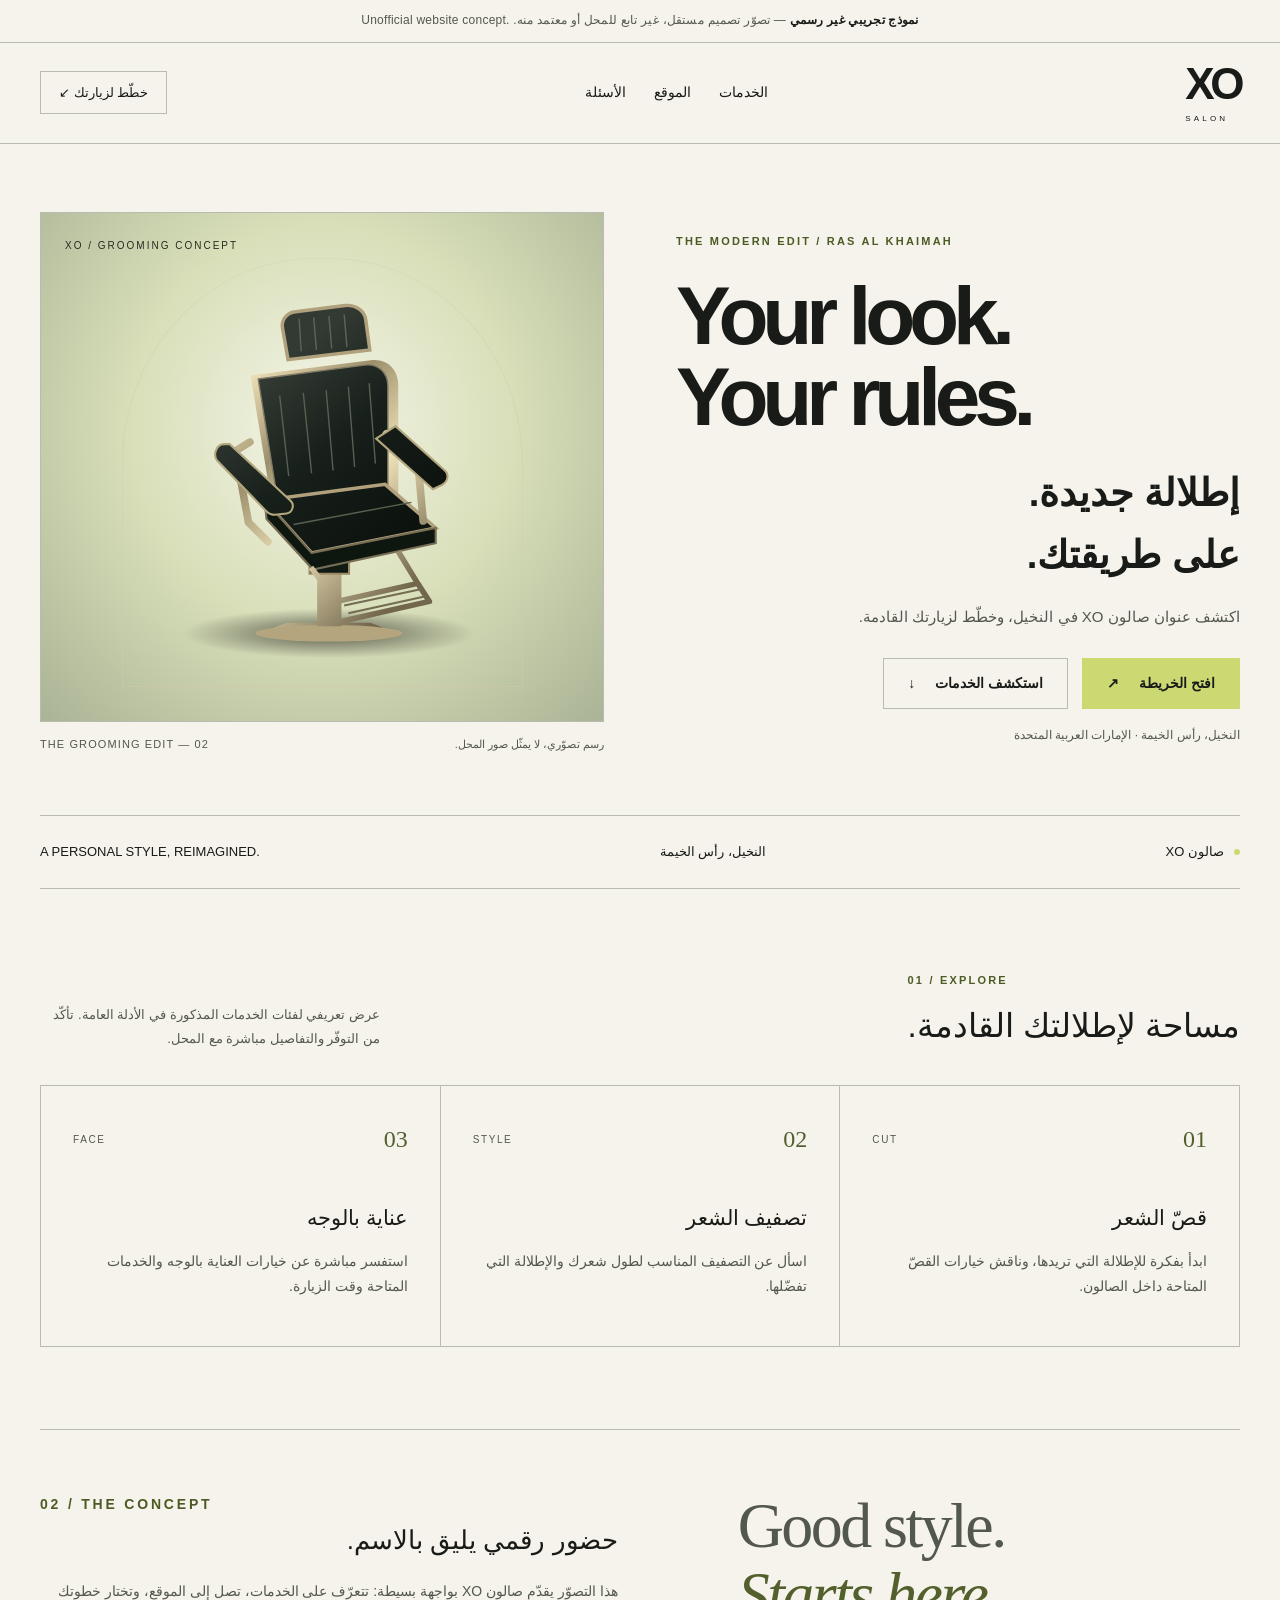
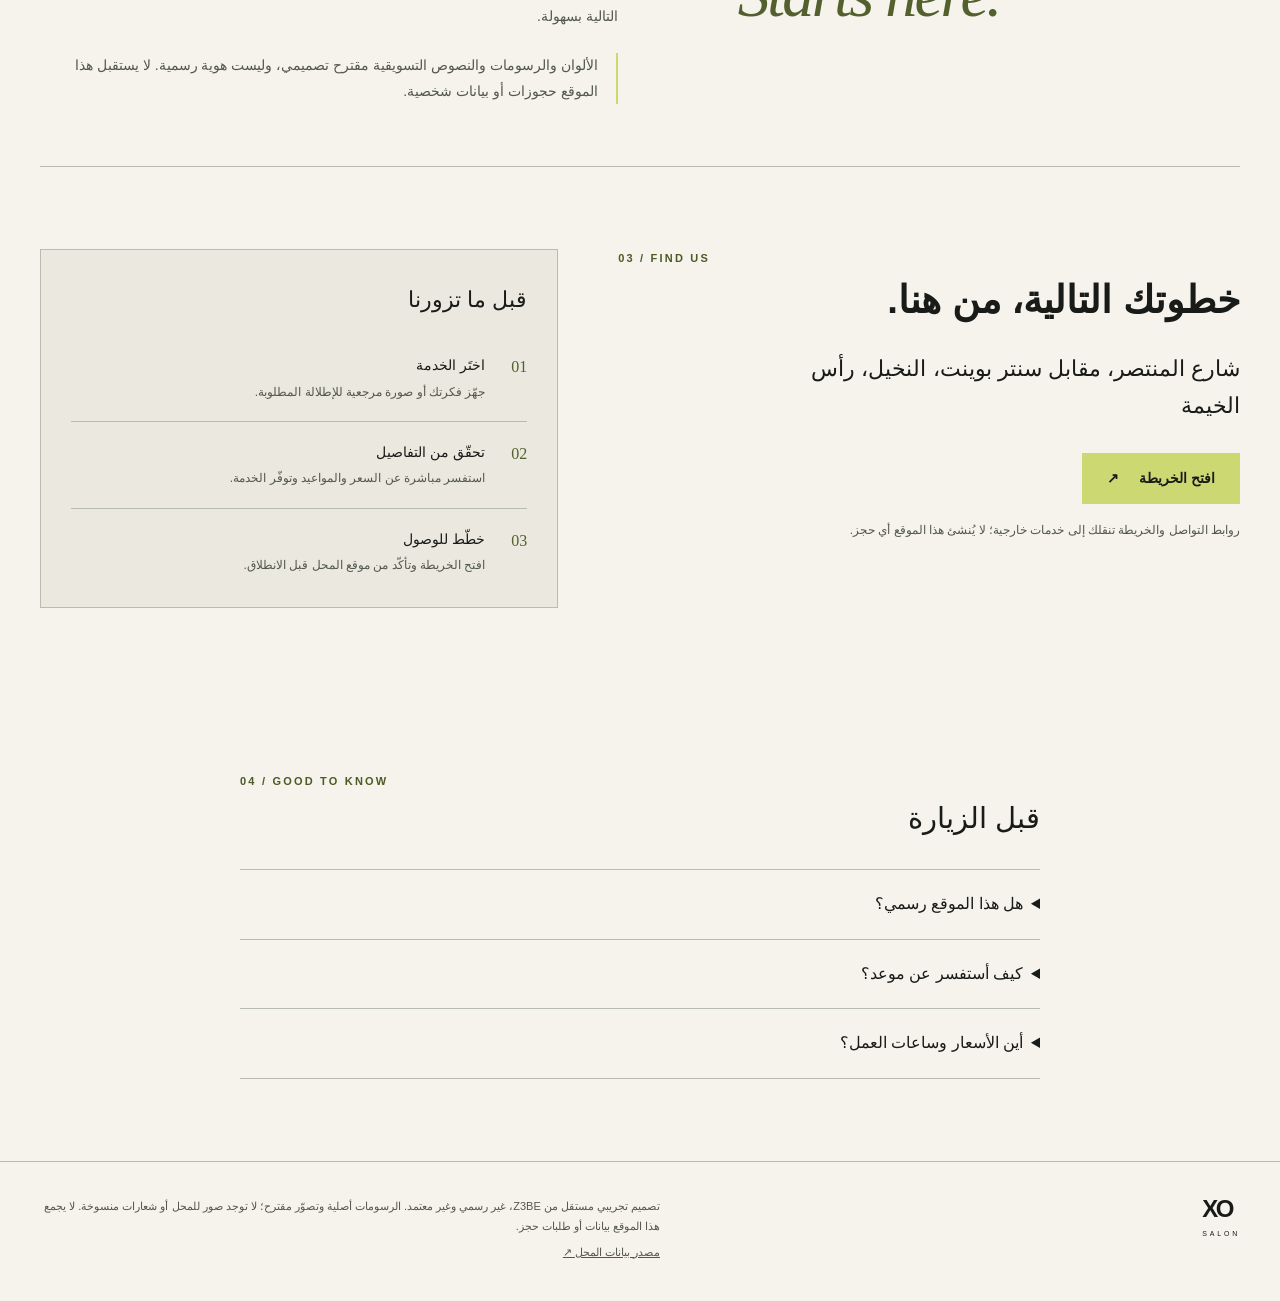
==== shop-02/index.html @ 7962ce17 "Build three responsive HTML and CSS barber demo sites" ====
<!DOCTYPE html>
<html lang="ar" dir="rtl">
<head><meta charset="UTF-8"><meta name="viewport" content="width=device-width,initial-scale=1,viewport-fit=cover"><meta name="robots" content="noindex,nofollow"><meta name="description" content="صالون XO — تصوّر مستقل لموقع إلكتروني، غير رسمي وغير معتمد من المحل."><meta name="theme-color" content="#121714"><title>Salon XO | نموذج موقع تجريبي</title><link rel="icon" href="../assets/favicon.svg" type="image/svg+xml"><link rel="stylesheet" href="../assets/style.css"></head>
<body class="xo">
<a class="skip" href="#main">انتقل إلى المحتوى</a>
<div class="notice"><strong>نموذج تجريبي غير رسمي</strong> — تصوّر تصميم مستقل، غير تابع للمحل أو معتمد منه. <span lang="en" dir="ltr">Unofficial website concept.</span></div>
<header class="header"><div class="wrap header-inner"><span class="wordmark" aria-label="Salon XO"><b>XO</b><small>SALON</small></span><nav class="nav" aria-label="القائمة الرئيسية"><a href="#services">الخدمات</a><a href="#visit">الموقع</a><a href="#faq">الأسئلة</a></nav><a class="header-cta" href="#visit">خطّط لزيارتك ↙</a></div></header>
<main id="main">
<section class="wrap hero" aria-labelledby="hero-title">
<div class="hero-copy"><p class="eyebrow" lang="en">THE MODERN EDIT / RAS AL KHAIMAH</p><h1 id="hero-title" lang="en">Your look.<br>Your rules.</h1><h2 class="hero-ar">إطلالة جديدة.<br>على طريقتك.</h2><p class="intro">اكتشف عنوان صالون XO في النخيل، وخطّط لزيارتك القادمة.</p><div class="actions"><a href="https://www.google.com/maps/search/?api=1&amp;query=salon+XO+Al+Muntasir+Road+Al+Nakheel+Ras+Al+Khaimah" class="btn" target="_blank" rel="noopener noreferrer">افتح الخريطة<span aria-hidden="true"> ↗</span></a><a class="btn btn-outline" href="#services">استكشف الخدمات <span aria-hidden="true">↓</span></a></div><p class="micro">النخيل، رأس الخيمة · الإمارات العربية المتحدة</p></div>
<figure class="visual"><div class="visual-stage"><span class="visual-stamp" lang="en">XO / GROOMING CONCEPT</span><img class="chair" src="../assets/chair.svg" alt="" width="600" height="620" fetchpriority="high"></div><figcaption class="visual-caption"><span>رسم تصوّري، لا يمثّل صور المحل.</span><span lang="en">THE GROOMING EDIT — 02</span></figcaption></figure>
</section>
<div class="wrap ribbon"><span><i aria-hidden="true"></i>صالون XO</span><span>النخيل، رأس الخيمة</span><span lang="en" dir="ltr">A PERSONAL STYLE, REIMAGINED.</span></div>
<section id="services" class="wrap section" aria-labelledby="services-title"><div class="section-heading"><div><p class="eyebrow" lang="en">01 / EXPLORE</p><h2 id="services-title">مساحة لإطلالتك القادمة.</h2></div><p>عرض تعريفي لفئات الخدمات المذكورة في الأدلة العامة. تأكّد من التوفّر والتفاصيل مباشرة مع المحل.</p></div>
<div class="services"><article class="service"><div class="service-top"><span class="service-no" aria-hidden="true">01</span><span class="service-label" lang="en">CUT</span></div><h3>قصّ الشعر</h3><p>ابدأ بفكرة للإطلالة التي تريدها، وناقش خيارات القصّ المتاحة داخل الصالون.</p></article><article class="service"><div class="service-top"><span class="service-no" aria-hidden="true">02</span><span class="service-label" lang="en">STYLE</span></div><h3>تصفيف الشعر</h3><p>اسأل عن التصفيف المناسب لطول شعرك والإطلالة التي تفضّلها.</p></article><article class="service"><div class="service-top"><span class="service-no" aria-hidden="true">03</span><span class="service-label" lang="en">FACE</span></div><h3>عناية بالوجه</h3><p>استفسر مباشرة عن خيارات العناية بالوجه والخدمات المتاحة وقت الزيارة.</p></article></div></section>
<section class="wrap editorial" aria-labelledby="concept-title"><p class="editorial-title" lang="en">Good style.<br><em>Starts here.</em></p><div class="editorial-copy"><p class="eyebrow" lang="en">02 / THE CONCEPT</p><h2 id="concept-title">حضور رقمي يليق بالاسم.</h2><p>هذا التصوّر يقدّم صالون XO بواجهة بسيطة: تتعرّف على الخدمات، تصل إلى الموقع، وتختار خطوتك التالية بسهولة.</p><p class="editorial-note">الألوان والرسومات والنصوص التسويقية مقترح تصميمي، وليست هوية رسمية. لا يستقبل هذا الموقع حجوزات أو بيانات شخصية.</p></div></section>
<section id="visit" class="wrap section" aria-labelledby="visit-title"><div class="visit-grid"><div><p class="eyebrow" lang="en">03 / FIND US</p><h2 id="visit-title" class="hero-ar">خطوتك التالية، من هنا.</h2><address class="address">شارع المنتصر، مقابل سنتر بوينت، النخيل، رأس الخيمة</address><div class="actions"><a href="https://www.google.com/maps/search/?api=1&amp;query=salon+XO+Al+Muntasir+Road+Al+Nakheel+Ras+Al+Khaimah" class="btn" target="_blank" rel="noopener noreferrer">افتح الخريطة<span aria-hidden="true"> ↗</span></a></div><p class="micro">روابط التواصل والخريطة تنقلك إلى خدمات خارجية؛ لا يُنشئ هذا الموقع أي حجز.</p></div>
<aside class="contact-card" aria-label="قبل زيارتك"><h3>قبل ما تزورنا</h3><div class="step"><b aria-hidden="true">01</b><div><h4>اختَر الخدمة</h4><p>جهّز فكرتك أو صورة مرجعية للإطلالة المطلوبة.</p></div></div><div class="step"><b aria-hidden="true">02</b><div><h4>تحقّق من التفاصيل</h4><p>استفسر مباشرة عن السعر والمواعيد وتوفّر الخدمة.</p></div></div><div class="step"><b aria-hidden="true">03</b><div><h4>خطّط للوصول</h4><p>افتح الخريطة وتأكّد من موقع المحل قبل الانطلاق.</p></div></div></aside></div></section>
<section id="faq" class="wrap section" aria-labelledby="faq-title"><div class="faq"><p class="eyebrow" lang="en">04 / GOOD TO KNOW</p><h2 id="faq-title">قبل الزيارة</h2><details><summary>هل هذا الموقع رسمي؟</summary><p>لا. هذه نسخة عرض مستقلة لتقديم فكرة تصميم إلى صالون XO. لم يعتمد المحل هذا الموقع أو الهوية المقترحة.</p></details><details><summary>كيف أستفسر عن موعد؟</summary><p>افتح موقع الصالون على خرائط Google للاطلاع على وسائل التواصل المتاحة أو للتخطيط للزيارة. لا يتوفّر حجز إلكتروني على هذه النسخة التجريبية.</p></details><details><summary>أين الأسعار وساعات العمل؟</summary><p>تُترك الأسعار والمواعيد للتأكيد مباشرة مع المحل، لتجنّب عرض معلومات قديمة أو غير دقيقة.</p></details></div></section>
</main>
<footer class="footer"><div class="wrap footer-row"><span class="wordmark" aria-label="Salon XO"><b>XO</b><small>SALON</small></span><div><p>تصميم تجريبي مستقل من Z3BE، غير رسمي وغير معتمد. الرسومات أصلية وتصوّر مقترح؛ لا توجد صور للمحل أو شعارات منسوخة. لا يجمع هذا الموقع بيانات أو طلبات حجز.</p><a href="https://salonist.io/cs/s/salonXO" class="source-link" target="_blank" rel="noopener noreferrer">مصدر بيانات المحل<span aria-hidden="true"> ↗</span></a></div></div></footer>
<nav class="mobile-cta" aria-label="تواصل سريع"><a href="https://www.google.com/maps/search/?api=1&amp;query=salon+XO+Al+Muntasir+Road+Al+Nakheel+Ras+Al+Khaimah" class="btn" target="_blank" rel="noopener noreferrer">افتح الخريطة<span aria-hidden="true"> ↗</span></a></nav>
</body></html>
---- assets/style.css ----
:root{--bg:#111a16;--fg:#f6f0e4;--muted:#b9c2b8;--accent:#dbbf8e;--ink:#111a16;--line:#354238;color-scheme:dark}
body.xo{--bg:#f5f3eb;--fg:#182219;--muted:#515b4c;--accent:#47613b;--ink:#ffffff;--line:#c9cdbd;color-scheme:light}
body.majesty{--bg:#20281d;--fg:#faf3e5;--muted:#c7ccbc;--accent:#dcc592;--ink:#22271f;--line:#505745;color-scheme:dark}
*{box-sizing:border-box}html{scroll-behavior:smooth}body{margin:0;background:var(--bg);color:var(--fg);font-family:Tahoma,Arial,sans-serif;line-height:1.8} .hero-copy h1{direction:ltr;text-align:left}
/* Original HTML/CSS concept by Z3BE. No scripts or external dependencies. */
:root{--bg:#121714;--surface:#1b221e;--fg:#f4f0e6;--muted:#bdc5bc;--accent:#dbb77b;--ink:#131813;--line:#3c443c;--serif:Georgia,"Times New Roman",serif;--sans:Arial,Tahoma,sans-serif}
*{box-sizing:border-box}html{scroll-behavior:smooth;scroll-padding-top:6rem}body{margin:0;background:var(--bg);color:var(--fg);font-family:var(--sans);line-height:1.8}body.xo{--bg:#f5f3ec;--surface:#eae8df;--fg:#191b18;--muted:#53584e;--accent:#ccd973;--ink:#191b18;--line:#b8bcb0}body.majesty{--bg:#22271f;--surface:#30362a;--fg:#faf3e5;--muted:#c7ccbc;--accent:#dcc592;--ink:#22271f;--line:#505745}
a{color:inherit;text-decoration:none}button,a,summary{-webkit-tap-highlight-color:transparent}a:focus-visible,summary:focus-visible{outline:3px solid var(--accent);outline-offset:5px}::selection{background:var(--accent);color:var(--ink)}p,h1,h2,h3,figure{margin:0}p{color:var(--muted)}img{display:block;max-width:100%}svg{display:block}a,summary{touch-action:manipulation}a,summary,p,h1,h2,h3{overflow-wrap:anywhere}.wrap{width:min(1200px,calc(100% - 64px));margin-inline:auto}.skip{position:fixed;top:-100px;inset-inline-start:1rem;z-index:100;padding:.7rem 1rem;background:var(--fg);color:var(--bg)}.skip:focus{top:1rem}.notice{padding:10px 16px;border-bottom:1px solid var(--line);text-align:center;font-size:12px;letter-spacing:.02em;color:var(--muted)}.notice strong{color:var(--fg)}.header{border-bottom:1px solid var(--line)}.header-inner{min-height:100px;display:flex;align-items:center;justify-content:space-between;gap:24px}.wordmark{display:flex;flex-direction:column;line-height:1.05;flex-shrink:0;direction:ltr;text-align:left}.wordmark b{font-family:var(--serif);font-size:35px;letter-spacing:.09em;font-weight:400}.wordmark small{font-size:8px;letter-spacing:.28em;margin-top:9px}.xo .wordmark b{font:900 44px/1 Arial,sans-serif;letter-spacing:-.1em}.xo .wordmark small{letter-spacing:.4em}.nav{display:flex;gap:28px;font-size:14px}.nav a{padding:12px 0;border-bottom:1px solid transparent}.nav a:hover{border-bottom-color:var(--accent)}.header-cta{border:1px solid var(--line);padding:9px 18px;font-size:13px}.header-cta:hover{background:var(--fg);color:var(--bg)}.eyebrow{font-size:11px;letter-spacing:.2em;font-weight:600;color:var(--accent);direction:ltr}.xo .eyebrow{color:#4c5b23}.hero{display:grid;grid-template-columns:1fr 1fr;gap:6%;padding-block:68px 48px;align-items:center}.hero-copy h1{font-family:var(--serif);font-size:clamp(58px,6.4vw,92px);font-weight:400;line-height:.99;letter-spacing:-.055em;margin:23px 0 25px;direction:ltr;text-align:left}.xo .hero-copy h1{font-family:Arial,sans-serif;font-weight:900;letter-spacing:-.075em}.hero-ar{font-size:clamp(25px,3vw,39px);line-height:1.6;margin-bottom:18px}.intro{font-size:15px;max-width:420px}.actions{display:flex;flex-wrap:wrap;align-items:center;gap:14px;margin-top:28px}.btn{display:inline-flex;justify-content:center;align-items:center;gap:20px;min-height:50px;padding:12px 24px;background:var(--accent);color:var(--ink);border:1px solid var(--accent);font-size:14px;font-weight:700}.btn:hover{background:var(--fg);border-color:var(--fg);color:var(--bg)}.btn-outline{background:transparent;border-color:var(--line);color:var(--fg)}.micro{font-size:12px;margin-top:16px}.visual{position:relative;min-width:0}.visual-stage{position:relative;min-height:510px;overflow:hidden;border:1px solid var(--line);background:radial-gradient(ellipse at 50% 42%,#65715e 0,#343f33 40%,#192019 100%);display:grid;place-items:center}.xo .visual-stage{background:radial-gradient(ellipse at 50% 42%,#f5f5e8 0,#d8dfb9 48%,#aab395 100%)}.majesty .visual-stage{background:radial-gradient(ellipse at 50% 42%,#897b61 0,#4d503b 45%,#292e23 100%)}.visual-stage::before{content:"";position:absolute;width:71%;height:84%;top:9%;border:1px solid #d8c9aa66;border-radius:48% 48% 0 0}.visual-stage::after{content:"";position:absolute;inset:0;background:repeating-linear-gradient(90deg,transparent 0,transparent 79px,#ffffff05 80px);pointer-events:none}.chair{width:90%;height:430px;position:relative;z-index:1;object-fit:contain}.visual-stamp{position:absolute;top:24px;left:24px;direction:ltr;font-size:10px;letter-spacing:.2em;color:#f5f0df}.xo .visual-stamp{color:#272d22}.visual-caption{display:flex;justify-content:space-between;gap:18px;padding:13px 0;color:var(--muted);font-size:11px}.visual-caption span:last-child{direction:ltr;letter-spacing:.1em}.ribbon{display:flex;justify-content:space-between;gap:20px;flex-wrap:wrap;padding:24px 0;border-top:1px solid var(--line);border-bottom:1px solid var(--line);font-size:13px}.ribbon span{display:flex;align-items:center;gap:10px}.ribbon i{width:6px;height:6px;background:var(--accent);border-radius:50%;display:block}.section{padding-block:82px}.section-heading{display:flex;justify-content:space-between;gap:30px;align-items:end;margin-bottom:35px}.section-heading h2{font-size:33px;font-weight:500;line-height:1.5;margin-top:10px}.section-heading>p{max-width:340px;font-size:13px}.services{display:grid;grid-template-columns:repeat(3,minmax(0,1fr));gap:1px;border:1px solid var(--line);background:var(--line)}.service{padding:32px;background:var(--bg);min-height:260px}.service-top{display:flex;justify-content:space-between;align-items:center;margin-bottom:38px}.service-no{font-family:var(--serif);color:var(--accent);font-size:24px}.xo .service-no{color:#53602d}.service-label{font-size:10px;letter-spacing:.16em;color:var(--muted)}.service h3{font-size:21px;font-weight:500;margin-bottom:12px}.service p{font-size:14px}.editorial{display:grid;grid-template-columns:1fr 1.15fr;gap:10%;padding-block:62px;border-block:1px solid var(--line)}.editorial-title{font-family:var(--serif);font-size:clamp(45px,5vw,68px);line-height:1.07;letter-spacing:-.04em;direction:ltr;text-align:left}.editorial-title em{color:var(--accent);font-weight:400}.xo .editorial-title em{color:#53602d}.editorial-copy h2{font-size:26px;font-weight:400;margin-bottom:15px}.editorial-copy p{font-size:14px}.editorial-note{border-inline-start:2px solid var(--accent);padding-inline-start:18px;margin-top:24px}.visit-grid{display:grid;grid-template-columns:1.2fr 1fr;gap:60px}.address{font-size:22px;color:var(--fg);max-width:450px;font-style:normal;line-height:1.7;margin-top:20px}.contact-line{display:block;direction:ltr;text-align:right;font-size:25px;font-family:var(--serif);margin-top:20px;width:fit-content}.contact-line:hover{text-decoration:underline}.contact-card{background:var(--surface);border:1px solid var(--line);padding:30px}.contact-card h3{font-size:22px;font-weight:400;margin-bottom:16px}.step{padding:18px 0;border-bottom:1px solid var(--line);display:grid;grid-template-columns:30px 1fr;gap:12px}.step:last-child{border:0;padding-bottom:0}.step b{font-family:var(--serif);color:var(--accent);font-weight:400}.xo .step b{color:#53602d}.step h4{font-size:14px;font-weight:500;margin:0 0 3px}.step p{font-size:12px}.faq{max-width:800px;margin-inline:auto}.faq h2{font-weight:400;font-size:29px;margin-bottom:25px}details{border-top:1px solid var(--line);padding:20px 0}details:last-child{border-bottom:1px solid var(--line)}summary{cursor:pointer;font-size:16px;padding-inline-end:20px}details p{font-size:14px;padding:15px 0 0}.footer{border-top:1px solid var(--line);padding:35px 0}.footer-row{display:flex;justify-content:space-between;gap:25px;align-items:start}.footer p{font-size:11px;max-width:620px}.footer .wordmark b{font-size:24px}.footer .wordmark small{font-size:7px}.source-link{font-size:11px;text-decoration:underline;color:var(--muted)}.mobile-cta{display:none}.directory-header{padding:60px 0 35px;direction:ltr}.directory-header h1{font-family:var(--serif);font-size:clamp(48px,8vw,96px);font-weight:400;line-height:1.05;letter-spacing:-.05em;margin:20px 0}.directory-lead{font-size:17px;max-width:620px}.demo-grid{display:grid;grid-template-columns:repeat(3,minmax(0,1fr));gap:24px;padding-block:35px 75px}.demo-link{display:block;border:1px solid var(--line);background:var(--surface);transition:transform .2s}.demo-link:hover{transform:translateY(-5px)}.demo-cover{height:260px;position:relative;display:grid;place-items:center;direction:ltr;background:#26372b;overflow:hidden}.demo-cover::before{content:"";position:absolute;inset:25px 40px;border:1px solid #ffffff44;border-radius:50% 50% 0 0}.demo-cover b{font-family:var(--serif);font-size:47px;font-weight:400;color:#e5c69a;z-index:1}.demo-cover.xo-cover{background:#dce6b7}.demo-cover.xo-cover b{font-family:Arial,sans-serif;font-weight:900;font-size:85px;color:#1b2418;letter-spacing:-.1em}.demo-cover.majesty-cover{background:#484b34}.demo-cover.majesty-cover b{font-size:35px;color:#f1dfba}.demo-info{padding:24px}.demo-info small{color:var(--accent);letter-spacing:.15em;font-size:10px}.demo-info h2{font-size:22px;font-weight:400;margin:10px 0}.demo-info p{font-size:13px}.demo-open{display:block;border-top:1px solid var(--line);margin-top:20px;padding-top:15px;font-size:13px}.empty-page{min-height:70vh;display:grid;place-content:center;text-align:center;gap:20px;padding:30px}.empty-page h1{font:80px var(--serif)}
@media(min-width:1500px){.visual-stage{min-height:550px}.chair{height:470px}}
@media(max-width:900px){.wrap{width:calc(100% - 40px)}.hero{gap:5%;padding-top:45px}.hero-copy h1{font-size:60px}.visual-stage{min-height:440px}.chair{height:360px}.nav{gap:18px}.header-cta{display:none}.service{padding:23px}.service h3{font-size:19px}.visit-grid{gap:30px}.demo-grid{gap:15px}.demo-cover b{font-size:36px}.demo-cover.majesty-cover b{font-size:25px}.section{padding-block:60px}}
@media(max-width:640px){html{scroll-padding-top:1rem}.wrap{width:calc(100% - 36px)}.notice{font-size:10px;line-height:1.8}.header-inner{min-height:87px;gap:15px}.wordmark b{font-size:26px}.wordmark small{font-size:6px}.nav{gap:14px;font-size:12px}.nav a{padding:10px 0}.hero{grid-template-columns:1fr;padding-block:35px 25px;gap:30px}.hero-copy h1{font-size:clamp(55px,15vw,80px);max-width:100%;margin-top:20px}.hero-ar{font-size:28px}.intro{font-size:14px}.actions{gap:10px}.btn{padding:11px 19px;font-size:13px}.visual-stage{min-height:410px}.chair{height:355px}.visual-caption{font-size:10px}.ribbon{font-size:11px;gap:12px;padding-block:18px}.section-heading{display:block;margin-bottom:25px}.section-heading h2{font-size:28px}.section-heading>p{margin-top:15px}.services{grid-template-columns:1fr}.service{min-height:0;padding:25px}.service-top{margin-bottom:17px}.service h3{font-size:21px}.editorial{grid-template-columns:1fr;gap:28px;padding-block:40px}.editorial-title{font-size:55px}.editorial-copy h2{font-size:24px}.visit-grid{grid-template-columns:1fr;gap:30px}.address{font-size:19px}.contact-card{padding:25px}.section{padding-block:45px}.footer{padding-bottom:100px}.footer-row{flex-direction:column;gap:20px}.mobile-cta{position:fixed;bottom:0;left:0;right:0;display:flex;gap:10px;padding:12px 18px calc(12px + env(safe-area-inset-bottom));background:var(--bg);border-top:1px solid var(--line);z-index:10}.mobile-cta .btn{flex:1;min-height:44px}.demo-grid{grid-template-columns:1fr;gap:25px;padding-bottom:45px}.demo-cover{height:240px}.demo-cover b{font-size:48px}.demo-cover.majesty-cover b{font-size:36px}.directory-header{padding-top:35px}.directory-lead{font-size:15px}.directory-footer{padding-bottom:30px}.directory-header h1{font-size:58px}}
@media(prefers-reduced-motion:reduce){html{scroll-behavior:auto}*,*::before,*::after{transition:none!important;animation:none!important}}
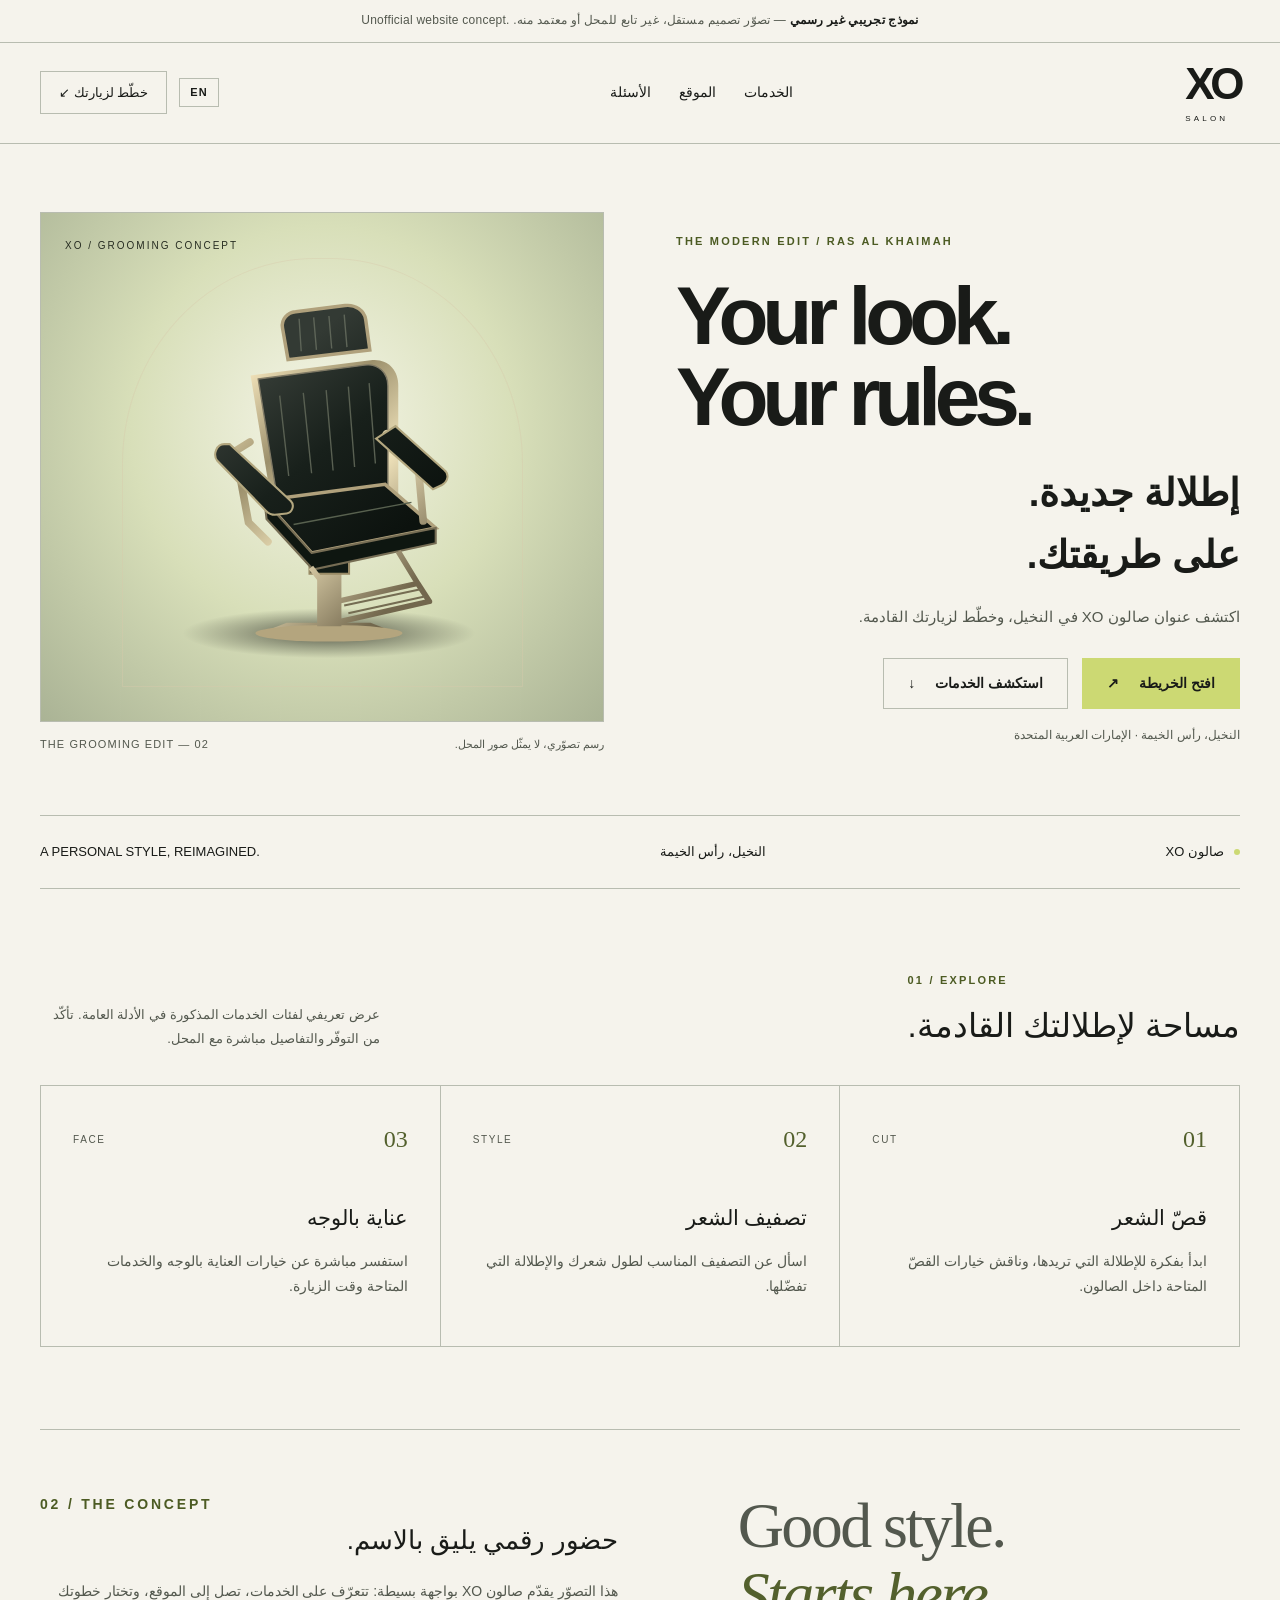
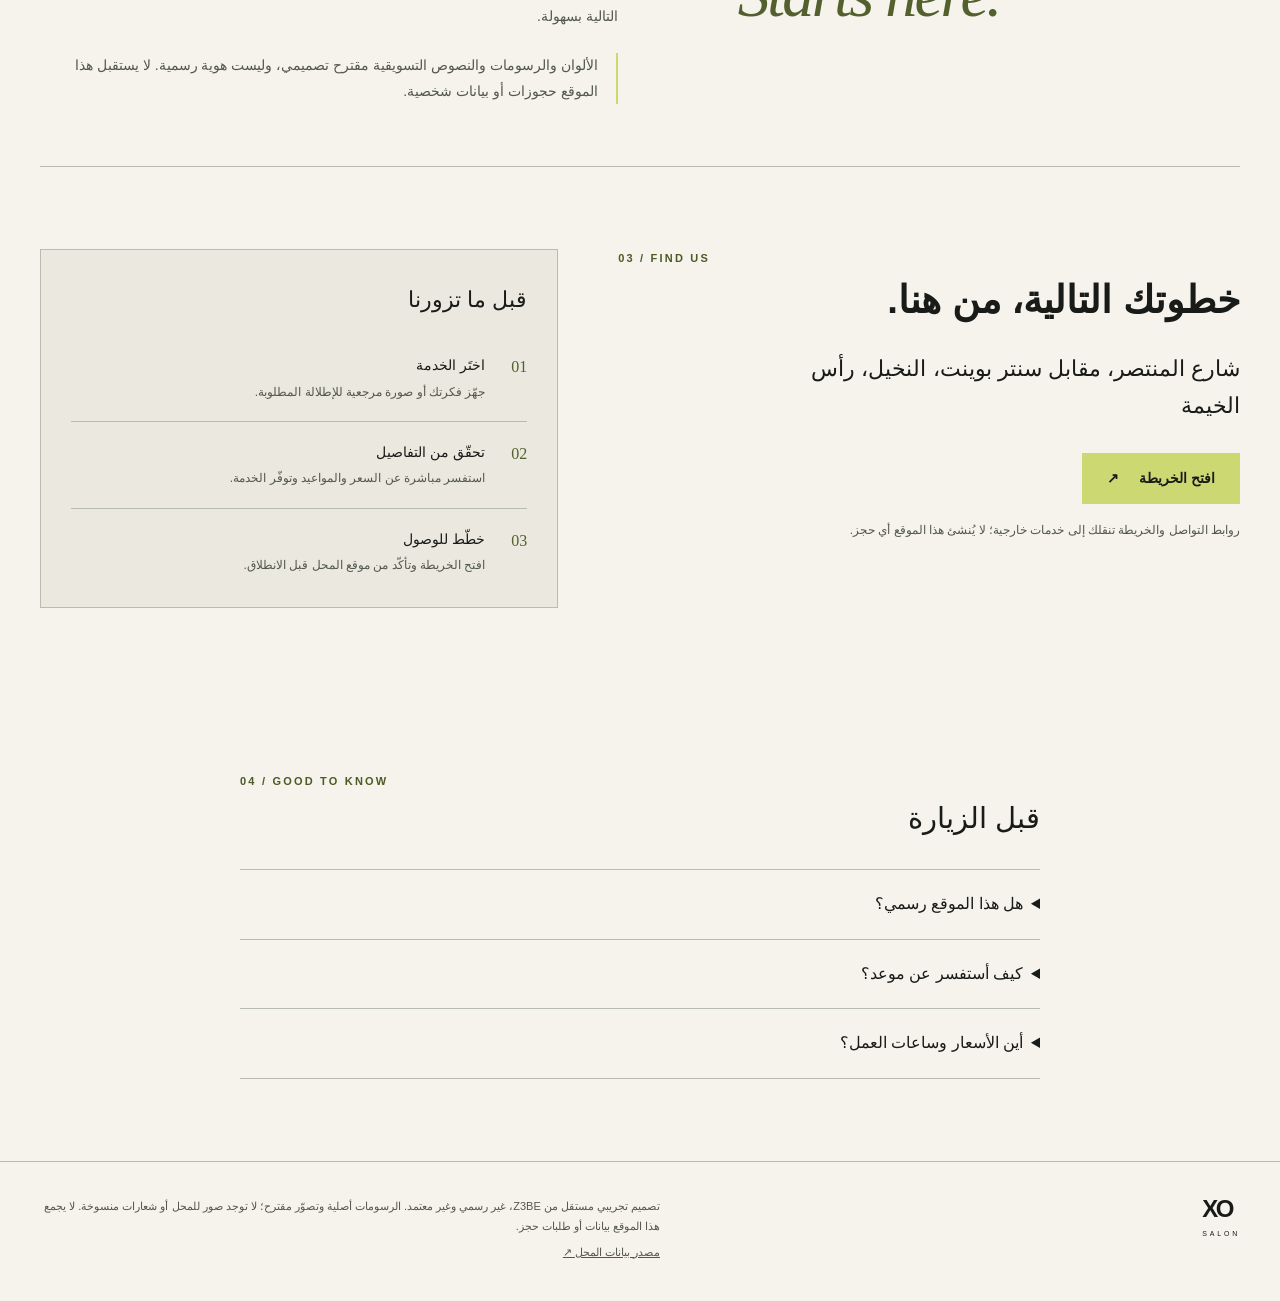
==== commit 3e8086bb: ""تغيير اللغة"" ====
--- a/shop-02/index.html
+++ b/shop-02/index.html
@@ -1,23 +1,163 @@
 <!DOCTYPE html>
 <html lang="ar" dir="rtl">
-<head><meta charset="UTF-8"><meta name="viewport" content="width=device-width,initial-scale=1,viewport-fit=cover"><meta name="robots" content="noindex,nofollow"><meta name="description" content="صالون XO — تصوّر مستقل لموقع إلكتروني، غير رسمي وغير معتمد من المحل."><meta name="theme-color" content="#121714"><title>Salon XO | نموذج موقع تجريبي</title><link rel="icon" href="../assets/favicon.svg" type="image/svg+xml"><link rel="stylesheet" href="../assets/style.css"></head>
+
+<head>
+    <meta charset="UTF-8">
+    <meta name="viewport" content="width=device-width,initial-scale=1,viewport-fit=cover">
+    <meta name="robots" content="noindex,nofollow">
+    <meta name="description" content="صالون XO — تصوّر مستقل لموقع إلكتروني، غير رسمي وغير معتمد من المحل.">
+    <meta name="theme-color" content="#121714">
+    <title>Salon XO | نموذج موقع تجريبي</title>
+    <link rel="icon" href="../assets/favicon.svg" type="image/svg+xml">
+    <link rel="stylesheet" href="../assets/style.css">
+</head>
+
 <body class="xo">
-<a class="skip" href="#main">انتقل إلى المحتوى</a>
-<div class="notice"><strong>نموذج تجريبي غير رسمي</strong> — تصوّر تصميم مستقل، غير تابع للمحل أو معتمد منه. <span lang="en" dir="ltr">Unofficial website concept.</span></div>
-<header class="header"><div class="wrap header-inner"><span class="wordmark" aria-label="Salon XO"><b>XO</b><small>SALON</small></span><nav class="nav" aria-label="القائمة الرئيسية"><a href="#services">الخدمات</a><a href="#visit">الموقع</a><a href="#faq">الأسئلة</a></nav><a class="header-cta" href="#visit">خطّط لزيارتك ↙</a></div></header>
-<main id="main">
-<section class="wrap hero" aria-labelledby="hero-title">
-<div class="hero-copy"><p class="eyebrow" lang="en">THE MODERN EDIT / RAS AL KHAIMAH</p><h1 id="hero-title" lang="en">Your look.<br>Your rules.</h1><h2 class="hero-ar">إطلالة جديدة.<br>على طريقتك.</h2><p class="intro">اكتشف عنوان صالون XO في النخيل، وخطّط لزيارتك القادمة.</p><div class="actions"><a href="https://www.google.com/maps/search/?api=1&amp;query=salon+XO+Al+Muntasir+Road+Al+Nakheel+Ras+Al+Khaimah" class="btn" target="_blank" rel="noopener noreferrer">افتح الخريطة<span aria-hidden="true"> ↗</span></a><a class="btn btn-outline" href="#services">استكشف الخدمات <span aria-hidden="true">↓</span></a></div><p class="micro">النخيل، رأس الخيمة · الإمارات العربية المتحدة</p></div>
-<figure class="visual"><div class="visual-stage"><span class="visual-stamp" lang="en">XO / GROOMING CONCEPT</span><img class="chair" src="../assets/chair.svg" alt="" width="600" height="620" fetchpriority="high"></div><figcaption class="visual-caption"><span>رسم تصوّري، لا يمثّل صور المحل.</span><span lang="en">THE GROOMING EDIT — 02</span></figcaption></figure>
-</section>
-<div class="wrap ribbon"><span><i aria-hidden="true"></i>صالون XO</span><span>النخيل، رأس الخيمة</span><span lang="en" dir="ltr">A PERSONAL STYLE, REIMAGINED.</span></div>
-<section id="services" class="wrap section" aria-labelledby="services-title"><div class="section-heading"><div><p class="eyebrow" lang="en">01 / EXPLORE</p><h2 id="services-title">مساحة لإطلالتك القادمة.</h2></div><p>عرض تعريفي لفئات الخدمات المذكورة في الأدلة العامة. تأكّد من التوفّر والتفاصيل مباشرة مع المحل.</p></div>
-<div class="services"><article class="service"><div class="service-top"><span class="service-no" aria-hidden="true">01</span><span class="service-label" lang="en">CUT</span></div><h3>قصّ الشعر</h3><p>ابدأ بفكرة للإطلالة التي تريدها، وناقش خيارات القصّ المتاحة داخل الصالون.</p></article><article class="service"><div class="service-top"><span class="service-no" aria-hidden="true">02</span><span class="service-label" lang="en">STYLE</span></div><h3>تصفيف الشعر</h3><p>اسأل عن التصفيف المناسب لطول شعرك والإطلالة التي تفضّلها.</p></article><article class="service"><div class="service-top"><span class="service-no" aria-hidden="true">03</span><span class="service-label" lang="en">FACE</span></div><h3>عناية بالوجه</h3><p>استفسر مباشرة عن خيارات العناية بالوجه والخدمات المتاحة وقت الزيارة.</p></article></div></section>
-<section class="wrap editorial" aria-labelledby="concept-title"><p class="editorial-title" lang="en">Good style.<br><em>Starts here.</em></p><div class="editorial-copy"><p class="eyebrow" lang="en">02 / THE CONCEPT</p><h2 id="concept-title">حضور رقمي يليق بالاسم.</h2><p>هذا التصوّر يقدّم صالون XO بواجهة بسيطة: تتعرّف على الخدمات، تصل إلى الموقع، وتختار خطوتك التالية بسهولة.</p><p class="editorial-note">الألوان والرسومات والنصوص التسويقية مقترح تصميمي، وليست هوية رسمية. لا يستقبل هذا الموقع حجوزات أو بيانات شخصية.</p></div></section>
-<section id="visit" class="wrap section" aria-labelledby="visit-title"><div class="visit-grid"><div><p class="eyebrow" lang="en">03 / FIND US</p><h2 id="visit-title" class="hero-ar">خطوتك التالية، من هنا.</h2><address class="address">شارع المنتصر، مقابل سنتر بوينت، النخيل، رأس الخيمة</address><div class="actions"><a href="https://www.google.com/maps/search/?api=1&amp;query=salon+XO+Al+Muntasir+Road+Al+Nakheel+Ras+Al+Khaimah" class="btn" target="_blank" rel="noopener noreferrer">افتح الخريطة<span aria-hidden="true"> ↗</span></a></div><p class="micro">روابط التواصل والخريطة تنقلك إلى خدمات خارجية؛ لا يُنشئ هذا الموقع أي حجز.</p></div>
-<aside class="contact-card" aria-label="قبل زيارتك"><h3>قبل ما تزورنا</h3><div class="step"><b aria-hidden="true">01</b><div><h4>اختَر الخدمة</h4><p>جهّز فكرتك أو صورة مرجعية للإطلالة المطلوبة.</p></div></div><div class="step"><b aria-hidden="true">02</b><div><h4>تحقّق من التفاصيل</h4><p>استفسر مباشرة عن السعر والمواعيد وتوفّر الخدمة.</p></div></div><div class="step"><b aria-hidden="true">03</b><div><h4>خطّط للوصول</h4><p>افتح الخريطة وتأكّد من موقع المحل قبل الانطلاق.</p></div></div></aside></div></section>
-<section id="faq" class="wrap section" aria-labelledby="faq-title"><div class="faq"><p class="eyebrow" lang="en">04 / GOOD TO KNOW</p><h2 id="faq-title">قبل الزيارة</h2><details><summary>هل هذا الموقع رسمي؟</summary><p>لا. هذه نسخة عرض مستقلة لتقديم فكرة تصميم إلى صالون XO. لم يعتمد المحل هذا الموقع أو الهوية المقترحة.</p></details><details><summary>كيف أستفسر عن موعد؟</summary><p>افتح موقع الصالون على خرائط Google للاطلاع على وسائل التواصل المتاحة أو للتخطيط للزيارة. لا يتوفّر حجز إلكتروني على هذه النسخة التجريبية.</p></details><details><summary>أين الأسعار وساعات العمل؟</summary><p>تُترك الأسعار والمواعيد للتأكيد مباشرة مع المحل، لتجنّب عرض معلومات قديمة أو غير دقيقة.</p></details></div></section>
-</main>
-<footer class="footer"><div class="wrap footer-row"><span class="wordmark" aria-label="Salon XO"><b>XO</b><small>SALON</small></span><div><p>تصميم تجريبي مستقل من Z3BE، غير رسمي وغير معتمد. الرسومات أصلية وتصوّر مقترح؛ لا توجد صور للمحل أو شعارات منسوخة. لا يجمع هذا الموقع بيانات أو طلبات حجز.</p><a href="https://salonist.io/cs/s/salonXO" class="source-link" target="_blank" rel="noopener noreferrer">مصدر بيانات المحل<span aria-hidden="true"> ↗</span></a></div></div></footer>
-<nav class="mobile-cta" aria-label="تواصل سريع"><a href="https://www.google.com/maps/search/?api=1&amp;query=salon+XO+Al+Muntasir+Road+Al+Nakheel+Ras+Al+Khaimah" class="btn" target="_blank" rel="noopener noreferrer">افتح الخريطة<span aria-hidden="true"> ↗</span></a></nav>
-</body></html>
+    <a class="skip" href="#main">انتقل إلى المحتوى</a>
+    <div class="notice"><strong>نموذج تجريبي غير رسمي</strong> — تصوّر تصميم مستقل، غير تابع للمحل أو معتمد منه. <span
+            lang="en" dir="ltr">Unofficial website concept.</span></div>
+    <header class="header">
+        <div class="wrap header-inner"><span class="wordmark" aria-label="Salon XO"><b>XO</b><small>SALON</small></span>
+            <nav class="nav" aria-label="القائمة الرئيسية"><a href="#services">الخدمات</a><a href="#visit">الموقع</a><a
+                    href="#faq">الأسئلة</a></nav>
+            <div class="header-links"><a class="language-switch" href="en.html" lang="en" hreflang="en"
+                    aria-label="Switch to English">EN</a><a class="header-cta" href="#visit">خطّط لزيارتك ↙</a></div>
+        </div>
+    </header>
+    <main id="main">
+        <section class="wrap hero" aria-labelledby="hero-title">
+            <div class="hero-copy">
+                <p class="eyebrow" lang="en">THE MODERN EDIT / RAS AL KHAIMAH</p>
+                <h1 id="hero-title" lang="en">Your look.<br>Your rules.</h1>
+                <h2 class="hero-ar">إطلالة جديدة.<br>على طريقتك.</h2>
+                <p class="intro">اكتشف عنوان صالون XO في النخيل، وخطّط لزيارتك القادمة.</p>
+                <div class="actions"><a
+                        href="https://www.google.com/maps/search/?api=1&amp;query=salon+XO+Al+Muntasir+Road+Al+Nakheel+Ras+Al+Khaimah"
+                        class="btn" target="_blank" rel="noopener noreferrer">افتح الخريطة<span aria-hidden="true">
+                            ↗</span></a><a class="btn btn-outline" href="#services">استكشف الخدمات <span
+                            aria-hidden="true">↓</span></a></div>
+                <p class="micro">النخيل، رأس الخيمة · الإمارات العربية المتحدة</p>
+            </div>
+            <figure class="visual">
+                <div class="visual-stage"><span class="visual-stamp" lang="en">XO / GROOMING CONCEPT</span><img
+                        class="chair" src="../assets/chair.svg" alt="" width="600" height="620" fetchpriority="high">
+                </div>
+                <figcaption class="visual-caption"><span>رسم تصوّري، لا يمثّل صور المحل.</span><span lang="en">THE
+                        GROOMING EDIT — 02</span></figcaption>
+            </figure>
+        </section>
+        <div class="wrap ribbon"><span><i aria-hidden="true"></i>صالون XO</span><span>النخيل، رأس الخيمة</span><span
+                lang="en" dir="ltr">A PERSONAL STYLE, REIMAGINED.</span></div>
+        <section id="services" class="wrap section" aria-labelledby="services-title">
+            <div class="section-heading">
+                <div>
+                    <p class="eyebrow" lang="en">01 / EXPLORE</p>
+                    <h2 id="services-title">مساحة لإطلالتك القادمة.</h2>
+                </div>
+                <p>عرض تعريفي لفئات الخدمات المذكورة في الأدلة العامة. تأكّد من التوفّر والتفاصيل مباشرة مع المحل.</p>
+            </div>
+            <div class="services">
+                <article class="service">
+                    <div class="service-top"><span class="service-no" aria-hidden="true">01</span><span
+                            class="service-label" lang="en">CUT</span></div>
+                    <h3>قصّ الشعر</h3>
+                    <p>ابدأ بفكرة للإطلالة التي تريدها، وناقش خيارات القصّ المتاحة داخل الصالون.</p>
+                </article>
+                <article class="service">
+                    <div class="service-top"><span class="service-no" aria-hidden="true">02</span><span
+                            class="service-label" lang="en">STYLE</span></div>
+                    <h3>تصفيف الشعر</h3>
+                    <p>اسأل عن التصفيف المناسب لطول شعرك والإطلالة التي تفضّلها.</p>
+                </article>
+                <article class="service">
+                    <div class="service-top"><span class="service-no" aria-hidden="true">03</span><span
+                            class="service-label" lang="en">FACE</span></div>
+                    <h3>عناية بالوجه</h3>
+                    <p>استفسر مباشرة عن خيارات العناية بالوجه والخدمات المتاحة وقت الزيارة.</p>
+                </article>
+            </div>
+        </section>
+        <section class="wrap editorial" aria-labelledby="concept-title">
+            <p class="editorial-title" lang="en">Good style.<br><em>Starts here.</em></p>
+            <div class="editorial-copy">
+                <p class="eyebrow" lang="en">02 / THE CONCEPT</p>
+                <h2 id="concept-title">حضور رقمي يليق بالاسم.</h2>
+                <p>هذا التصوّر يقدّم صالون XO بواجهة بسيطة: تتعرّف على الخدمات، تصل إلى الموقع، وتختار خطوتك التالية
+                    بسهولة.</p>
+                <p class="editorial-note">الألوان والرسومات والنصوص التسويقية مقترح تصميمي، وليست هوية رسمية. لا يستقبل
+                    هذا الموقع حجوزات أو بيانات شخصية.</p>
+            </div>
+        </section>
+        <section id="visit" class="wrap section" aria-labelledby="visit-title">
+            <div class="visit-grid">
+                <div>
+                    <p class="eyebrow" lang="en">03 / FIND US</p>
+                    <h2 id="visit-title" class="hero-ar">خطوتك التالية، من هنا.</h2>
+                    <address class="address">شارع المنتصر، مقابل سنتر بوينت، النخيل، رأس الخيمة</address>
+                    <div class="actions"><a
+                            href="https://www.google.com/maps/search/?api=1&amp;query=salon+XO+Al+Muntasir+Road+Al+Nakheel+Ras+Al+Khaimah"
+                            class="btn" target="_blank" rel="noopener noreferrer">افتح الخريطة<span aria-hidden="true">
+                                ↗</span></a></div>
+                    <p class="micro">روابط التواصل والخريطة تنقلك إلى خدمات خارجية؛ لا يُنشئ هذا الموقع أي حجز.</p>
+                </div>
+                <aside class="contact-card" aria-label="قبل زيارتك">
+                    <h3>قبل ما تزورنا</h3>
+                    <div class="step"><b aria-hidden="true">01</b>
+                        <div>
+                            <h4>اختَر الخدمة</h4>
+                            <p>جهّز فكرتك أو صورة مرجعية للإطلالة المطلوبة.</p>
+                        </div>
+                    </div>
+                    <div class="step"><b aria-hidden="true">02</b>
+                        <div>
+                            <h4>تحقّق من التفاصيل</h4>
+                            <p>استفسر مباشرة عن السعر والمواعيد وتوفّر الخدمة.</p>
+                        </div>
+                    </div>
+                    <div class="step"><b aria-hidden="true">03</b>
+                        <div>
+                            <h4>خطّط للوصول</h4>
+                            <p>افتح الخريطة وتأكّد من موقع المحل قبل الانطلاق.</p>
+                        </div>
+                    </div>
+                </aside>
+            </div>
+        </section>
+        <section id="faq" class="wrap section" aria-labelledby="faq-title">
+            <div class="faq">
+                <p class="eyebrow" lang="en">04 / GOOD TO KNOW</p>
+                <h2 id="faq-title">قبل الزيارة</h2>
+                <details>
+                    <summary>هل هذا الموقع رسمي؟</summary>
+                    <p>لا. هذه نسخة عرض مستقلة لتقديم فكرة تصميم إلى صالون XO. لم يعتمد المحل هذا الموقع أو الهوية
+                        المقترحة.</p>
+                </details>
+                <details>
+                    <summary>كيف أستفسر عن موعد؟</summary>
+                    <p>افتح موقع الصالون على خرائط Google للاطلاع على وسائل التواصل المتاحة أو للتخطيط للزيارة. لا
+                        يتوفّر حجز إلكتروني على هذه النسخة التجريبية.</p>
+                </details>
+                <details>
+                    <summary>أين الأسعار وساعات العمل؟</summary>
+                    <p>تُترك الأسعار والمواعيد للتأكيد مباشرة مع المحل، لتجنّب عرض معلومات قديمة أو غير دقيقة.</p>
+                </details>
+            </div>
+        </section>
+    </main>
+    <footer class="footer">
+        <div class="wrap footer-row"><span class="wordmark" aria-label="Salon XO"><b>XO</b><small>SALON</small></span>
+            <div>
+                <p>تصميم تجريبي مستقل من Z3BE، غير رسمي وغير معتمد. الرسومات أصلية وتصوّر مقترح؛ لا توجد صور للمحل أو
+                    شعارات منسوخة. لا يجمع هذا الموقع بيانات أو طلبات حجز.</p><a href="https://salonist.io/cs/s/salonXO"
+                    class="source-link" target="_blank" rel="noopener noreferrer">مصدر بيانات المحل<span
+                        aria-hidden="true"> ↗</span></a>
+            </div>
+        </div>
+    </footer>
+    <nav class="mobile-cta" aria-label="تواصل سريع"><a
+            href="https://www.google.com/maps/search/?api=1&amp;query=salon+XO+Al+Muntasir+Road+Al+Nakheel+Ras+Al+Khaimah"
+            class="btn" target="_blank" rel="noopener noreferrer">افتح الخريطة<span aria-hidden="true"> ↗</span></a>
+    </nav>
+</body>
+
+</html>
--- a/assets/style.css
+++ b/assets/style.css
@@ -1,12 +1,1135 @@
-:root{--bg:#111a16;--fg:#f6f0e4;--muted:#b9c2b8;--accent:#dbbf8e;--ink:#111a16;--line:#354238;color-scheme:dark}
-body.xo{--bg:#f5f3eb;--fg:#182219;--muted:#515b4c;--accent:#47613b;--ink:#ffffff;--line:#c9cdbd;color-scheme:light}
-body.majesty{--bg:#20281d;--fg:#faf3e5;--muted:#c7ccbc;--accent:#dcc592;--ink:#22271f;--line:#505745;color-scheme:dark}
-*{box-sizing:border-box}html{scroll-behavior:smooth}body{margin:0;background:var(--bg);color:var(--fg);font-family:Tahoma,Arial,sans-serif;line-height:1.8} .hero-copy h1{direction:ltr;text-align:left}
+:root {
+    --bg: #111a16;
+    --fg: #f6f0e4;
+    --muted: #b9c2b8;
+    --accent: #dbbf8e;
+    --ink: #111a16;
+    --line: #354238;
+    color-scheme: dark
+}
+
+body.xo {
+    --bg: #f5f3eb;
+    --fg: #182219;
+    --muted: #515b4c;
+    --accent: #47613b;
+    --ink: #ffffff;
+    --line: #c9cdbd;
+    color-scheme: light
+}
+
+body.majesty {
+    --bg: #20281d;
+    --fg: #faf3e5;
+    --muted: #c7ccbc;
+    --accent: #dcc592;
+    --ink: #22271f;
+    --line: #505745;
+    color-scheme: dark
+}
+
+* {
+    box-sizing: border-box
+}
+
+html {
+    scroll-behavior: smooth
+}
+
+body {
+    margin: 0;
+    background: var(--bg);
+    color: var(--fg);
+    font-family: Tahoma, Arial, sans-serif;
+    line-height: 1.8
+}
+
+.hero-copy h1 {
+    direction: ltr;
+    text-align: left
+}
+
 /* Original HTML/CSS concept by Z3BE. No scripts or external dependencies. */
-:root{--bg:#121714;--surface:#1b221e;--fg:#f4f0e6;--muted:#bdc5bc;--accent:#dbb77b;--ink:#131813;--line:#3c443c;--serif:Georgia,"Times New Roman",serif;--sans:Arial,Tahoma,sans-serif}
-*{box-sizing:border-box}html{scroll-behavior:smooth;scroll-padding-top:6rem}body{margin:0;background:var(--bg);color:var(--fg);font-family:var(--sans);line-height:1.8}body.xo{--bg:#f5f3ec;--surface:#eae8df;--fg:#191b18;--muted:#53584e;--accent:#ccd973;--ink:#191b18;--line:#b8bcb0}body.majesty{--bg:#22271f;--surface:#30362a;--fg:#faf3e5;--muted:#c7ccbc;--accent:#dcc592;--ink:#22271f;--line:#505745}
-a{color:inherit;text-decoration:none}button,a,summary{-webkit-tap-highlight-color:transparent}a:focus-visible,summary:focus-visible{outline:3px solid var(--accent);outline-offset:5px}::selection{background:var(--accent);color:var(--ink)}p,h1,h2,h3,figure{margin:0}p{color:var(--muted)}img{display:block;max-width:100%}svg{display:block}a,summary{touch-action:manipulation}a,summary,p,h1,h2,h3{overflow-wrap:anywhere}.wrap{width:min(1200px,calc(100% - 64px));margin-inline:auto}.skip{position:fixed;top:-100px;inset-inline-start:1rem;z-index:100;padding:.7rem 1rem;background:var(--fg);color:var(--bg)}.skip:focus{top:1rem}.notice{padding:10px 16px;border-bottom:1px solid var(--line);text-align:center;font-size:12px;letter-spacing:.02em;color:var(--muted)}.notice strong{color:var(--fg)}.header{border-bottom:1px solid var(--line)}.header-inner{min-height:100px;display:flex;align-items:center;justify-content:space-between;gap:24px}.wordmark{display:flex;flex-direction:column;line-height:1.05;flex-shrink:0;direction:ltr;text-align:left}.wordmark b{font-family:var(--serif);font-size:35px;letter-spacing:.09em;font-weight:400}.wordmark small{font-size:8px;letter-spacing:.28em;margin-top:9px}.xo .wordmark b{font:900 44px/1 Arial,sans-serif;letter-spacing:-.1em}.xo .wordmark small{letter-spacing:.4em}.nav{display:flex;gap:28px;font-size:14px}.nav a{padding:12px 0;border-bottom:1px solid transparent}.nav a:hover{border-bottom-color:var(--accent)}.header-cta{border:1px solid var(--line);padding:9px 18px;font-size:13px}.header-cta:hover{background:var(--fg);color:var(--bg)}.eyebrow{font-size:11px;letter-spacing:.2em;font-weight:600;color:var(--accent);direction:ltr}.xo .eyebrow{color:#4c5b23}.hero{display:grid;grid-template-columns:1fr 1fr;gap:6%;padding-block:68px 48px;align-items:center}.hero-copy h1{font-family:var(--serif);font-size:clamp(58px,6.4vw,92px);font-weight:400;line-height:.99;letter-spacing:-.055em;margin:23px 0 25px;direction:ltr;text-align:left}.xo .hero-copy h1{font-family:Arial,sans-serif;font-weight:900;letter-spacing:-.075em}.hero-ar{font-size:clamp(25px,3vw,39px);line-height:1.6;margin-bottom:18px}.intro{font-size:15px;max-width:420px}.actions{display:flex;flex-wrap:wrap;align-items:center;gap:14px;margin-top:28px}.btn{display:inline-flex;justify-content:center;align-items:center;gap:20px;min-height:50px;padding:12px 24px;background:var(--accent);color:var(--ink);border:1px solid var(--accent);font-size:14px;font-weight:700}.btn:hover{background:var(--fg);border-color:var(--fg);color:var(--bg)}.btn-outline{background:transparent;border-color:var(--line);color:var(--fg)}.micro{font-size:12px;margin-top:16px}.visual{position:relative;min-width:0}.visual-stage{position:relative;min-height:510px;overflow:hidden;border:1px solid var(--line);background:radial-gradient(ellipse at 50% 42%,#65715e 0,#343f33 40%,#192019 100%);display:grid;place-items:center}.xo .visual-stage{background:radial-gradient(ellipse at 50% 42%,#f5f5e8 0,#d8dfb9 48%,#aab395 100%)}.majesty .visual-stage{background:radial-gradient(ellipse at 50% 42%,#897b61 0,#4d503b 45%,#292e23 100%)}.visual-stage::before{content:"";position:absolute;width:71%;height:84%;top:9%;border:1px solid #d8c9aa66;border-radius:48% 48% 0 0}.visual-stage::after{content:"";position:absolute;inset:0;background:repeating-linear-gradient(90deg,transparent 0,transparent 79px,#ffffff05 80px);pointer-events:none}.chair{width:90%;height:430px;position:relative;z-index:1;object-fit:contain}.visual-stamp{position:absolute;top:24px;left:24px;direction:ltr;font-size:10px;letter-spacing:.2em;color:#f5f0df}.xo .visual-stamp{color:#272d22}.visual-caption{display:flex;justify-content:space-between;gap:18px;padding:13px 0;color:var(--muted);font-size:11px}.visual-caption span:last-child{direction:ltr;letter-spacing:.1em}.ribbon{display:flex;justify-content:space-between;gap:20px;flex-wrap:wrap;padding:24px 0;border-top:1px solid var(--line);border-bottom:1px solid var(--line);font-size:13px}.ribbon span{display:flex;align-items:center;gap:10px}.ribbon i{width:6px;height:6px;background:var(--accent);border-radius:50%;display:block}.section{padding-block:82px}.section-heading{display:flex;justify-content:space-between;gap:30px;align-items:end;margin-bottom:35px}.section-heading h2{font-size:33px;font-weight:500;line-height:1.5;margin-top:10px}.section-heading>p{max-width:340px;font-size:13px}.services{display:grid;grid-template-columns:repeat(3,minmax(0,1fr));gap:1px;border:1px solid var(--line);background:var(--line)}.service{padding:32px;background:var(--bg);min-height:260px}.service-top{display:flex;justify-content:space-between;align-items:center;margin-bottom:38px}.service-no{font-family:var(--serif);color:var(--accent);font-size:24px}.xo .service-no{color:#53602d}.service-label{font-size:10px;letter-spacing:.16em;color:var(--muted)}.service h3{font-size:21px;font-weight:500;margin-bottom:12px}.service p{font-size:14px}.editorial{display:grid;grid-template-columns:1fr 1.15fr;gap:10%;padding-block:62px;border-block:1px solid var(--line)}.editorial-title{font-family:var(--serif);font-size:clamp(45px,5vw,68px);line-height:1.07;letter-spacing:-.04em;direction:ltr;text-align:left}.editorial-title em{color:var(--accent);font-weight:400}.xo .editorial-title em{color:#53602d}.editorial-copy h2{font-size:26px;font-weight:400;margin-bottom:15px}.editorial-copy p{font-size:14px}.editorial-note{border-inline-start:2px solid var(--accent);padding-inline-start:18px;margin-top:24px}.visit-grid{display:grid;grid-template-columns:1.2fr 1fr;gap:60px}.address{font-size:22px;color:var(--fg);max-width:450px;font-style:normal;line-height:1.7;margin-top:20px}.contact-line{display:block;direction:ltr;text-align:right;font-size:25px;font-family:var(--serif);margin-top:20px;width:fit-content}.contact-line:hover{text-decoration:underline}.contact-card{background:var(--surface);border:1px solid var(--line);padding:30px}.contact-card h3{font-size:22px;font-weight:400;margin-bottom:16px}.step{padding:18px 0;border-bottom:1px solid var(--line);display:grid;grid-template-columns:30px 1fr;gap:12px}.step:last-child{border:0;padding-bottom:0}.step b{font-family:var(--serif);color:var(--accent);font-weight:400}.xo .step b{color:#53602d}.step h4{font-size:14px;font-weight:500;margin:0 0 3px}.step p{font-size:12px}.faq{max-width:800px;margin-inline:auto}.faq h2{font-weight:400;font-size:29px;margin-bottom:25px}details{border-top:1px solid var(--line);padding:20px 0}details:last-child{border-bottom:1px solid var(--line)}summary{cursor:pointer;font-size:16px;padding-inline-end:20px}details p{font-size:14px;padding:15px 0 0}.footer{border-top:1px solid var(--line);padding:35px 0}.footer-row{display:flex;justify-content:space-between;gap:25px;align-items:start}.footer p{font-size:11px;max-width:620px}.footer .wordmark b{font-size:24px}.footer .wordmark small{font-size:7px}.source-link{font-size:11px;text-decoration:underline;color:var(--muted)}.mobile-cta{display:none}.directory-header{padding:60px 0 35px;direction:ltr}.directory-header h1{font-family:var(--serif);font-size:clamp(48px,8vw,96px);font-weight:400;line-height:1.05;letter-spacing:-.05em;margin:20px 0}.directory-lead{font-size:17px;max-width:620px}.demo-grid{display:grid;grid-template-columns:repeat(3,minmax(0,1fr));gap:24px;padding-block:35px 75px}.demo-link{display:block;border:1px solid var(--line);background:var(--surface);transition:transform .2s}.demo-link:hover{transform:translateY(-5px)}.demo-cover{height:260px;position:relative;display:grid;place-items:center;direction:ltr;background:#26372b;overflow:hidden}.demo-cover::before{content:"";position:absolute;inset:25px 40px;border:1px solid #ffffff44;border-radius:50% 50% 0 0}.demo-cover b{font-family:var(--serif);font-size:47px;font-weight:400;color:#e5c69a;z-index:1}.demo-cover.xo-cover{background:#dce6b7}.demo-cover.xo-cover b{font-family:Arial,sans-serif;font-weight:900;font-size:85px;color:#1b2418;letter-spacing:-.1em}.demo-cover.majesty-cover{background:#484b34}.demo-cover.majesty-cover b{font-size:35px;color:#f1dfba}.demo-info{padding:24px}.demo-info small{color:var(--accent);letter-spacing:.15em;font-size:10px}.demo-info h2{font-size:22px;font-weight:400;margin:10px 0}.demo-info p{font-size:13px}.demo-open{display:block;border-top:1px solid var(--line);margin-top:20px;padding-top:15px;font-size:13px}.empty-page{min-height:70vh;display:grid;place-content:center;text-align:center;gap:20px;padding:30px}.empty-page h1{font:80px var(--serif)}
-@media(min-width:1500px){.visual-stage{min-height:550px}.chair{height:470px}}
-@media(max-width:900px){.wrap{width:calc(100% - 40px)}.hero{gap:5%;padding-top:45px}.hero-copy h1{font-size:60px}.visual-stage{min-height:440px}.chair{height:360px}.nav{gap:18px}.header-cta{display:none}.service{padding:23px}.service h3{font-size:19px}.visit-grid{gap:30px}.demo-grid{gap:15px}.demo-cover b{font-size:36px}.demo-cover.majesty-cover b{font-size:25px}.section{padding-block:60px}}
-@media(max-width:640px){html{scroll-padding-top:1rem}.wrap{width:calc(100% - 36px)}.notice{font-size:10px;line-height:1.8}.header-inner{min-height:87px;gap:15px}.wordmark b{font-size:26px}.wordmark small{font-size:6px}.nav{gap:14px;font-size:12px}.nav a{padding:10px 0}.hero{grid-template-columns:1fr;padding-block:35px 25px;gap:30px}.hero-copy h1{font-size:clamp(55px,15vw,80px);max-width:100%;margin-top:20px}.hero-ar{font-size:28px}.intro{font-size:14px}.actions{gap:10px}.btn{padding:11px 19px;font-size:13px}.visual-stage{min-height:410px}.chair{height:355px}.visual-caption{font-size:10px}.ribbon{font-size:11px;gap:12px;padding-block:18px}.section-heading{display:block;margin-bottom:25px}.section-heading h2{font-size:28px}.section-heading>p{margin-top:15px}.services{grid-template-columns:1fr}.service{min-height:0;padding:25px}.service-top{margin-bottom:17px}.service h3{font-size:21px}.editorial{grid-template-columns:1fr;gap:28px;padding-block:40px}.editorial-title{font-size:55px}.editorial-copy h2{font-size:24px}.visit-grid{grid-template-columns:1fr;gap:30px}.address{font-size:19px}.contact-card{padding:25px}.section{padding-block:45px}.footer{padding-bottom:100px}.footer-row{flex-direction:column;gap:20px}.mobile-cta{position:fixed;bottom:0;left:0;right:0;display:flex;gap:10px;padding:12px 18px calc(12px + env(safe-area-inset-bottom));background:var(--bg);border-top:1px solid var(--line);z-index:10}.mobile-cta .btn{flex:1;min-height:44px}.demo-grid{grid-template-columns:1fr;gap:25px;padding-bottom:45px}.demo-cover{height:240px}.demo-cover b{font-size:48px}.demo-cover.majesty-cover b{font-size:36px}.directory-header{padding-top:35px}.directory-lead{font-size:15px}.directory-footer{padding-bottom:30px}.directory-header h1{font-size:58px}}
-@media(prefers-reduced-motion:reduce){html{scroll-behavior:auto}*,*::before,*::after{transition:none!important;animation:none!important}}
+:root {
+    --bg: #121714;
+    --surface: #1b221e;
+    --fg: #f4f0e6;
+    --muted: #bdc5bc;
+    --accent: #dbb77b;
+    --ink: #131813;
+    --line: #3c443c;
+    --serif: Georgia, "Times New Roman", serif;
+    --sans: Arial, Tahoma, sans-serif
+}
+
+* {
+    box-sizing: border-box
+}
+
+html {
+    scroll-behavior: smooth;
+    scroll-padding-top: 6rem
+}
+
+body {
+    margin: 0;
+    background: var(--bg);
+    color: var(--fg);
+    font-family: var(--sans);
+    line-height: 1.8
+}
+
+body.xo {
+    --bg: #f5f3ec;
+    --surface: #eae8df;
+    --fg: #191b18;
+    --muted: #53584e;
+    --accent: #ccd973;
+    --ink: #191b18;
+    --line: #b8bcb0
+}
+
+body.majesty {
+    --bg: #22271f;
+    --surface: #30362a;
+    --fg: #faf3e5;
+    --muted: #c7ccbc;
+    --accent: #dcc592;
+    --ink: #22271f;
+    --line: #505745
+}
+
+a {
+    color: inherit;
+    text-decoration: none
+}
+
+button,
+a,
+summary {
+    -webkit-tap-highlight-color: transparent
+}
+
+a:focus-visible,
+summary:focus-visible {
+    outline: 3px solid var(--accent);
+    outline-offset: 5px
+}
+
+::selection {
+    background: var(--accent);
+    color: var(--ink)
+}
+
+p,
+h1,
+h2,
+h3,
+figure {
+    margin: 0
+}
+
+p {
+    color: var(--muted)
+}
+
+img {
+    display: block;
+    max-width: 100%
+}
+
+svg {
+    display: block
+}
+
+a,
+summary {
+    touch-action: manipulation
+}
+
+a,
+summary,
+p,
+h1,
+h2,
+h3 {
+    overflow-wrap: anywhere
+}
+
+.wrap {
+    width: min(1200px, calc(100% - 64px));
+    margin-inline: auto
+}
+
+.skip {
+    position: fixed;
+    top: -100px;
+    inset-inline-start: 1rem;
+    z-index: 100;
+    padding: .7rem 1rem;
+    background: var(--fg);
+    color: var(--bg)
+}
+
+.skip:focus {
+    top: 1rem
+}
+
+.notice {
+    padding: 10px 16px;
+    border-bottom: 1px solid var(--line);
+    text-align: center;
+    font-size: 12px;
+    letter-spacing: .02em;
+    color: var(--muted)
+}
+
+.notice strong {
+    color: var(--fg)
+}
+
+.header {
+    border-bottom: 1px solid var(--line)
+}
+
+.header-inner {
+    min-height: 100px;
+    display: flex;
+    align-items: center;
+    justify-content: space-between;
+    gap: 24px
+}
+
+.wordmark {
+    display: flex;
+    flex-direction: column;
+    line-height: 1.05;
+    flex-shrink: 0;
+    direction: ltr;
+    text-align: left
+}
+
+.wordmark b {
+    font-family: var(--serif);
+    font-size: 35px;
+    letter-spacing: .09em;
+    font-weight: 400
+}
+
+.wordmark small {
+    font-size: 8px;
+    letter-spacing: .28em;
+    margin-top: 9px
+}
+
+.xo .wordmark b {
+    font: 900 44px/1 Arial, sans-serif;
+    letter-spacing: -.1em
+}
+
+.xo .wordmark small {
+    letter-spacing: .4em
+}
+
+.nav {
+    display: flex;
+    gap: 28px;
+    font-size: 14px
+}
+
+.nav a {
+    padding: 12px 0;
+    border-bottom: 1px solid transparent
+}
+
+.nav a:hover {
+    border-bottom-color: var(--accent)
+}
+
+.header-links {
+    display: flex;
+    align-items: center;
+    gap: 12px
+}
+
+.language-switch {
+    border: 1px solid var(--line);
+    padding: 8px 10px;
+    font-size: 11px;
+    font-weight: 700;
+    letter-spacing: .1em;
+    line-height: 1;
+    direction: ltr
+}
+
+.language-switch:hover {
+    background: var(--accent);
+    border-color: var(--accent);
+    color: var(--ink)
+}
+
+.header-cta {
+    border: 1px solid var(--line);
+    padding: 9px 18px;
+    font-size: 13px
+}
+
+.header-cta:hover {
+    background: var(--fg);
+    color: var(--bg)
+}
+
+.eyebrow {
+    font-size: 11px;
+    letter-spacing: .2em;
+    font-weight: 600;
+    color: var(--accent);
+    direction: ltr
+}
+
+.xo .eyebrow {
+    color: #4c5b23
+}
+
+.hero {
+    display: grid;
+    grid-template-columns: 1fr 1fr;
+    gap: 6%;
+    padding-block: 68px 48px;
+    align-items: center
+}
+
+.hero-copy h1 {
+    font-family: var(--serif);
+    font-size: clamp(58px, 6.4vw, 92px);
+    font-weight: 400;
+    line-height: .99;
+    letter-spacing: -.055em;
+    margin: 23px 0 25px;
+    direction: ltr;
+    text-align: left
+}
+
+.xo .hero-copy h1 {
+    font-family: Arial, sans-serif;
+    font-weight: 900;
+    letter-spacing: -.075em
+}
+
+.hero-ar {
+    font-size: clamp(25px, 3vw, 39px);
+    line-height: 1.6;
+    margin-bottom: 18px
+}
+
+.intro {
+    font-size: 15px;
+    max-width: 420px
+}
+
+.actions {
+    display: flex;
+    flex-wrap: wrap;
+    align-items: center;
+    gap: 14px;
+    margin-top: 28px
+}
+
+.btn {
+    display: inline-flex;
+    justify-content: center;
+    align-items: center;
+    gap: 20px;
+    min-height: 50px;
+    padding: 12px 24px;
+    background: var(--accent);
+    color: var(--ink);
+    border: 1px solid var(--accent);
+    font-size: 14px;
+    font-weight: 700
+}
+
+.btn:hover {
+    background: var(--fg);
+    border-color: var(--fg);
+    color: var(--bg)
+}
+
+.btn-outline {
+    background: transparent;
+    border-color: var(--line);
+    color: var(--fg)
+}
+
+.micro {
+    font-size: 12px;
+    margin-top: 16px
+}
+
+.visual {
+    position: relative;
+    min-width: 0
+}
+
+.visual-stage {
+    position: relative;
+    min-height: 510px;
+    overflow: hidden;
+    border: 1px solid var(--line);
+    background: radial-gradient(ellipse at 50% 42%, #65715e 0, #343f33 40%, #192019 100%);
+    display: grid;
+    place-items: center
+}
+
+.xo .visual-stage {
+    background: radial-gradient(ellipse at 50% 42%, #f5f5e8 0, #d8dfb9 48%, #aab395 100%)
+}
+
+.majesty .visual-stage {
+    background: radial-gradient(ellipse at 50% 42%, #897b61 0, #4d503b 45%, #292e23 100%)
+}
+
+.visual-stage::before {
+    content: "";
+    position: absolute;
+    width: 71%;
+    height: 84%;
+    top: 9%;
+    border: 1px solid #d8c9aa66;
+    border-radius: 48% 48% 0 0
+}
+
+.visual-stage::after {
+    content: "";
+    position: absolute;
+    inset: 0;
+    background: repeating-linear-gradient(90deg, transparent 0, transparent 79px, #ffffff05 80px);
+    pointer-events: none
+}
+
+.chair {
+    width: 90%;
+    height: 430px;
+    position: relative;
+    z-index: 1;
+    object-fit: contain
+}
+
+.visual-stamp {
+    position: absolute;
+    top: 24px;
+    left: 24px;
+    direction: ltr;
+    font-size: 10px;
+    letter-spacing: .2em;
+    color: #f5f0df
+}
+
+.xo .visual-stamp {
+    color: #272d22
+}
+
+.visual-caption {
+    display: flex;
+    justify-content: space-between;
+    gap: 18px;
+    padding: 13px 0;
+    color: var(--muted);
+    font-size: 11px
+}
+
+.visual-caption span:last-child {
+    direction: ltr;
+    letter-spacing: .1em
+}
+
+.ribbon {
+    display: flex;
+    justify-content: space-between;
+    gap: 20px;
+    flex-wrap: wrap;
+    padding: 24px 0;
+    border-top: 1px solid var(--line);
+    border-bottom: 1px solid var(--line);
+    font-size: 13px
+}
+
+.ribbon span {
+    display: flex;
+    align-items: center;
+    gap: 10px
+}
+
+.ribbon i {
+    width: 6px;
+    height: 6px;
+    background: var(--accent);
+    border-radius: 50%;
+    display: block
+}
+
+.section {
+    padding-block: 82px
+}
+
+.section-heading {
+    display: flex;
+    justify-content: space-between;
+    gap: 30px;
+    align-items: end;
+    margin-bottom: 35px
+}
+
+.section-heading h2 {
+    font-size: 33px;
+    font-weight: 500;
+    line-height: 1.5;
+    margin-top: 10px
+}
+
+.section-heading>p {
+    max-width: 340px;
+    font-size: 13px
+}
+
+.services {
+    display: grid;
+    grid-template-columns: repeat(3, minmax(0, 1fr));
+    gap: 1px;
+    border: 1px solid var(--line);
+    background: var(--line)
+}
+
+.service {
+    padding: 32px;
+    background: var(--bg);
+    min-height: 260px
+}
+
+.service-top {
+    display: flex;
+    justify-content: space-between;
+    align-items: center;
+    margin-bottom: 38px
+}
+
+.service-no {
+    font-family: var(--serif);
+    color: var(--accent);
+    font-size: 24px
+}
+
+.xo .service-no {
+    color: #53602d
+}
+
+.service-label {
+    font-size: 10px;
+    letter-spacing: .16em;
+    color: var(--muted)
+}
+
+.service h3 {
+    font-size: 21px;
+    font-weight: 500;
+    margin-bottom: 12px
+}
+
+.service p {
+    font-size: 14px
+}
+
+.editorial {
+    display: grid;
+    grid-template-columns: 1fr 1.15fr;
+    gap: 10%;
+    padding-block: 62px;
+    border-block: 1px solid var(--line)
+}
+
+.editorial-title {
+    font-family: var(--serif);
+    font-size: clamp(45px, 5vw, 68px);
+    line-height: 1.07;
+    letter-spacing: -.04em;
+    direction: ltr;
+    text-align: left
+}
+
+.editorial-title em {
+    color: var(--accent);
+    font-weight: 400
+}
+
+.xo .editorial-title em {
+    color: #53602d
+}
+
+.editorial-copy h2 {
+    font-size: 26px;
+    font-weight: 400;
+    margin-bottom: 15px
+}
+
+.editorial-copy p {
+    font-size: 14px
+}
+
+.editorial-note {
+    border-inline-start: 2px solid var(--accent);
+    padding-inline-start: 18px;
+    margin-top: 24px
+}
+
+.visit-grid {
+    display: grid;
+    grid-template-columns: 1.2fr 1fr;
+    gap: 60px
+}
+
+.address {
+    font-size: 22px;
+    color: var(--fg);
+    max-width: 450px;
+    font-style: normal;
+    line-height: 1.7;
+    margin-top: 20px
+}
+
+.contact-line {
+    display: block;
+    direction: ltr;
+    text-align: right;
+    font-size: 25px;
+    font-family: var(--serif);
+    margin-top: 20px;
+    width: fit-content
+}
+
+.contact-line:hover {
+    text-decoration: underline
+}
+
+.contact-card {
+    background: var(--surface);
+    border: 1px solid var(--line);
+    padding: 30px
+}
+
+.contact-card h3 {
+    font-size: 22px;
+    font-weight: 400;
+    margin-bottom: 16px
+}
+
+.step {
+    padding: 18px 0;
+    border-bottom: 1px solid var(--line);
+    display: grid;
+    grid-template-columns: 30px 1fr;
+    gap: 12px
+}
+
+.step:last-child {
+    border: 0;
+    padding-bottom: 0
+}
+
+.step b {
+    font-family: var(--serif);
+    color: var(--accent);
+    font-weight: 400
+}
+
+.xo .step b {
+    color: #53602d
+}
+
+.step h4 {
+    font-size: 14px;
+    font-weight: 500;
+    margin: 0 0 3px
+}
+
+.step p {
+    font-size: 12px
+}
+
+.faq {
+    max-width: 800px;
+    margin-inline: auto
+}
+
+.faq h2 {
+    font-weight: 400;
+    font-size: 29px;
+    margin-bottom: 25px
+}
+
+details {
+    border-top: 1px solid var(--line);
+    padding: 20px 0
+}
+
+details:last-child {
+    border-bottom: 1px solid var(--line)
+}
+
+summary {
+    cursor: pointer;
+    font-size: 16px;
+    padding-inline-end: 20px
+}
+
+details p {
+    font-size: 14px;
+    padding: 15px 0 0
+}
+
+.footer {
+    border-top: 1px solid var(--line);
+    padding: 35px 0
+}
+
+.footer-row {
+    display: flex;
+    justify-content: space-between;
+    gap: 25px;
+    align-items: start
+}
+
+.footer p {
+    font-size: 11px;
+    max-width: 620px
+}
+
+.footer .wordmark b {
+    font-size: 24px
+}
+
+.footer .wordmark small {
+    font-size: 7px
+}
+
+.source-link {
+    font-size: 11px;
+    text-decoration: underline;
+    color: var(--muted)
+}
+
+.mobile-cta {
+    display: none
+}
+
+.directory-header {
+    padding: 60px 0 35px;
+    direction: ltr
+}
+
+.directory-header h1 {
+    font-family: var(--serif);
+    font-size: clamp(48px, 8vw, 96px);
+    font-weight: 400;
+    line-height: 1.05;
+    letter-spacing: -.05em;
+    margin: 20px 0
+}
+
+.directory-lead {
+    font-size: 17px;
+    max-width: 620px
+}
+
+.demo-grid {
+    display: grid;
+    grid-template-columns: repeat(3, minmax(0, 1fr));
+    gap: 24px;
+    padding-block: 35px 75px
+}
+
+.demo-link {
+    display: block;
+    border: 1px solid var(--line);
+    background: var(--surface);
+    transition: transform .2s
+}
+
+.demo-link:hover {
+    transform: translateY(-5px)
+}
+
+.demo-cover {
+    height: 260px;
+    position: relative;
+    display: grid;
+    place-items: center;
+    direction: ltr;
+    background: #26372b;
+    overflow: hidden
+}
+
+.demo-cover::before {
+    content: "";
+    position: absolute;
+    inset: 25px 40px;
+    border: 1px solid #ffffff44;
+    border-radius: 50% 50% 0 0
+}
+
+.demo-cover b {
+    font-family: var(--serif);
+    font-size: 47px;
+    font-weight: 400;
+    color: #e5c69a;
+    z-index: 1
+}
+
+.demo-cover.xo-cover {
+    background: #dce6b7
+}
+
+.demo-cover.xo-cover b {
+    font-family: Arial, sans-serif;
+    font-weight: 900;
+    font-size: 85px;
+    color: #1b2418;
+    letter-spacing: -.1em
+}
+
+.demo-cover.majesty-cover {
+    background: #484b34
+}
+
+.demo-cover.majesty-cover b {
+    font-size: 35px;
+    color: #f1dfba
+}
+
+.demo-info {
+    padding: 24px
+}
+
+.demo-info small {
+    color: var(--accent);
+    letter-spacing: .15em;
+    font-size: 10px
+}
+
+.demo-info h2 {
+    font-size: 22px;
+    font-weight: 400;
+    margin: 10px 0
+}
+
+.demo-info p {
+    font-size: 13px
+}
+
+.demo-open {
+    display: block;
+    border-top: 1px solid var(--line);
+    margin-top: 20px;
+    padding-top: 15px;
+    font-size: 13px
+}
+
+.empty-page {
+    min-height: 70vh;
+    display: grid;
+    place-content: center;
+    text-align: center;
+    gap: 20px;
+    padding: 30px
+}
+
+.empty-page h1 {
+    font: 80px var(--serif)
+}
+
+@media(min-width:1500px) {
+    .visual-stage {
+        min-height: 550px
+    }
+
+    .chair {
+        height: 470px
+    }
+}
+
+@media(max-width:900px) {
+    .wrap {
+        width: calc(100% - 40px)
+    }
+
+    .hero {
+        gap: 5%;
+        padding-top: 45px
+    }
+
+    .hero-copy h1 {
+        font-size: 60px
+    }
+
+    .visual-stage {
+        min-height: 440px
+    }
+
+    .chair {
+        height: 360px
+    }
+
+    .nav {
+        gap: 18px
+    }
+
+    .header-cta {
+        display: none
+    }
+
+    .service {
+        padding: 23px
+    }
+
+    .service h3 {
+        font-size: 19px
+    }
+
+    .visit-grid {
+        gap: 30px
+    }
+
+    .demo-grid {
+        gap: 15px
+    }
+
+    .demo-cover b {
+        font-size: 36px
+    }
+
+    .demo-cover.majesty-cover b {
+        font-size: 25px
+    }
+
+    .section {
+        padding-block: 60px
+    }
+}
+
+@media(max-width:640px) {
+    html {
+        scroll-padding-top: 1rem
+    }
+
+    .wrap {
+        width: calc(100% - 36px)
+    }
+
+    .notice {
+        font-size: 10px;
+        line-height: 1.8
+    }
+
+    .header-inner {
+        min-height: 87px;
+        gap: 15px
+    }
+
+    .wordmark b {
+        font-size: 26px
+    }
+
+    .wordmark small {
+        font-size: 6px
+    }
+
+    .nav {
+        gap: 14px;
+        font-size: 12px
+    }
+
+    .nav a {
+        padding: 10px 0
+    }
+
+    .hero {
+        grid-template-columns: 1fr;
+        padding-block: 35px 25px;
+        gap: 30px
+    }
+
+    .hero-copy h1 {
+        font-size: clamp(55px, 15vw, 80px);
+        max-width: 100%;
+        margin-top: 20px
+    }
+
+    .hero-ar {
+        font-size: 28px
+    }
+
+    .intro {
+        font-size: 14px
+    }
+
+    .actions {
+        gap: 10px
+    }
+
+    .btn {
+        padding: 11px 19px;
+        font-size: 13px
+    }
+
+    .visual-stage {
+        min-height: 410px
+    }
+
+    .chair {
+        height: 355px
+    }
+
+    .visual-caption {
+        font-size: 10px
+    }
+
+    .ribbon {
+        font-size: 11px;
+        gap: 12px;
+        padding-block: 18px
+    }
+
+    .section-heading {
+        display: block;
+        margin-bottom: 25px
+    }
+
+    .section-heading h2 {
+        font-size: 28px
+    }
+
+    .section-heading>p {
+        margin-top: 15px
+    }
+
+    .services {
+        grid-template-columns: 1fr
+    }
+
+    .service {
+        min-height: 0;
+        padding: 25px
+    }
+
+    .service-top {
+        margin-bottom: 17px
+    }
+
+    .service h3 {
+        font-size: 21px
+    }
+
+    .editorial {
+        grid-template-columns: 1fr;
+        gap: 28px;
+        padding-block: 40px
+    }
+
+    .editorial-title {
+        font-size: 55px
+    }
+
+    .editorial-copy h2 {
+        font-size: 24px
+    }
+
+    .visit-grid {
+        grid-template-columns: 1fr;
+        gap: 30px
+    }
+
+    .address {
+        font-size: 19px
+    }
+
+    .contact-card {
+        padding: 25px
+    }
+
+    .section {
+        padding-block: 45px
+    }
+
+    .footer {
+        padding-bottom: 100px
+    }
+
+    .footer-row {
+        flex-direction: column;
+        gap: 20px
+    }
+
+    .mobile-cta {
+        position: fixed;
+        bottom: 0;
+        left: 0;
+        right: 0;
+        display: flex;
+        gap: 10px;
+        padding: 12px 18px calc(12px + env(safe-area-inset-bottom));
+        background: var(--bg);
+        border-top: 1px solid var(--line);
+        z-index: 10
+    }
+
+    .mobile-cta .btn {
+        flex: 1;
+        min-height: 44px
+    }
+
+    .demo-grid {
+        grid-template-columns: 1fr;
+        gap: 25px;
+        padding-bottom: 45px
+    }
+
+    .demo-cover {
+        height: 240px
+    }
+
+    .demo-cover b {
+        font-size: 48px
+    }
+
+    .demo-cover.majesty-cover b {
+        font-size: 36px
+    }
+
+    .directory-header {
+        padding-top: 35px
+    }
+
+    .directory-lead {
+        font-size: 15px
+    }
+
+    .directory-footer {
+        padding-bottom: 30px
+    }
+
+    .directory-header h1 {
+        font-size: 58px
+    }
+}
+
+@media(prefers-reduced-motion:reduce) {
+    html {
+        scroll-behavior: auto
+    }
+
+    *,
+    *::before,
+    *::after {
+        transition: none !important;
+        animation: none !important
+    }
+}
